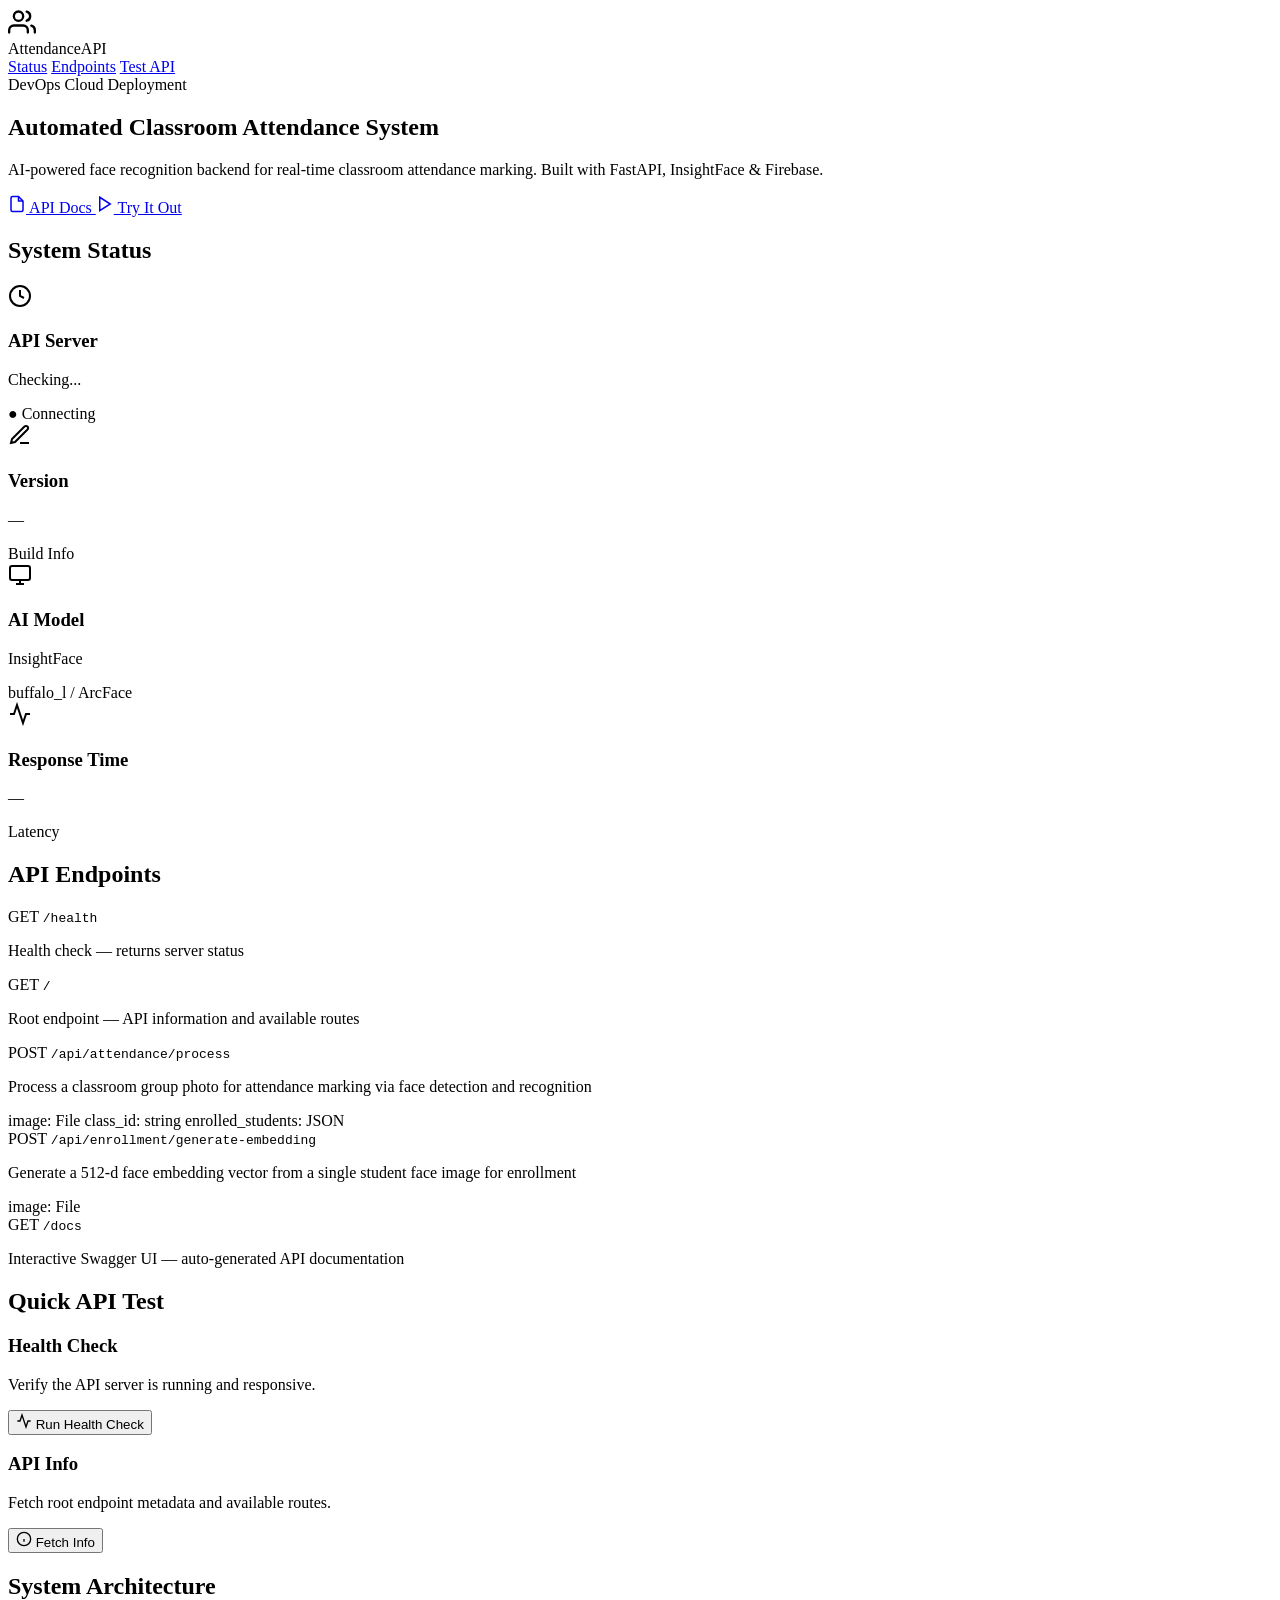
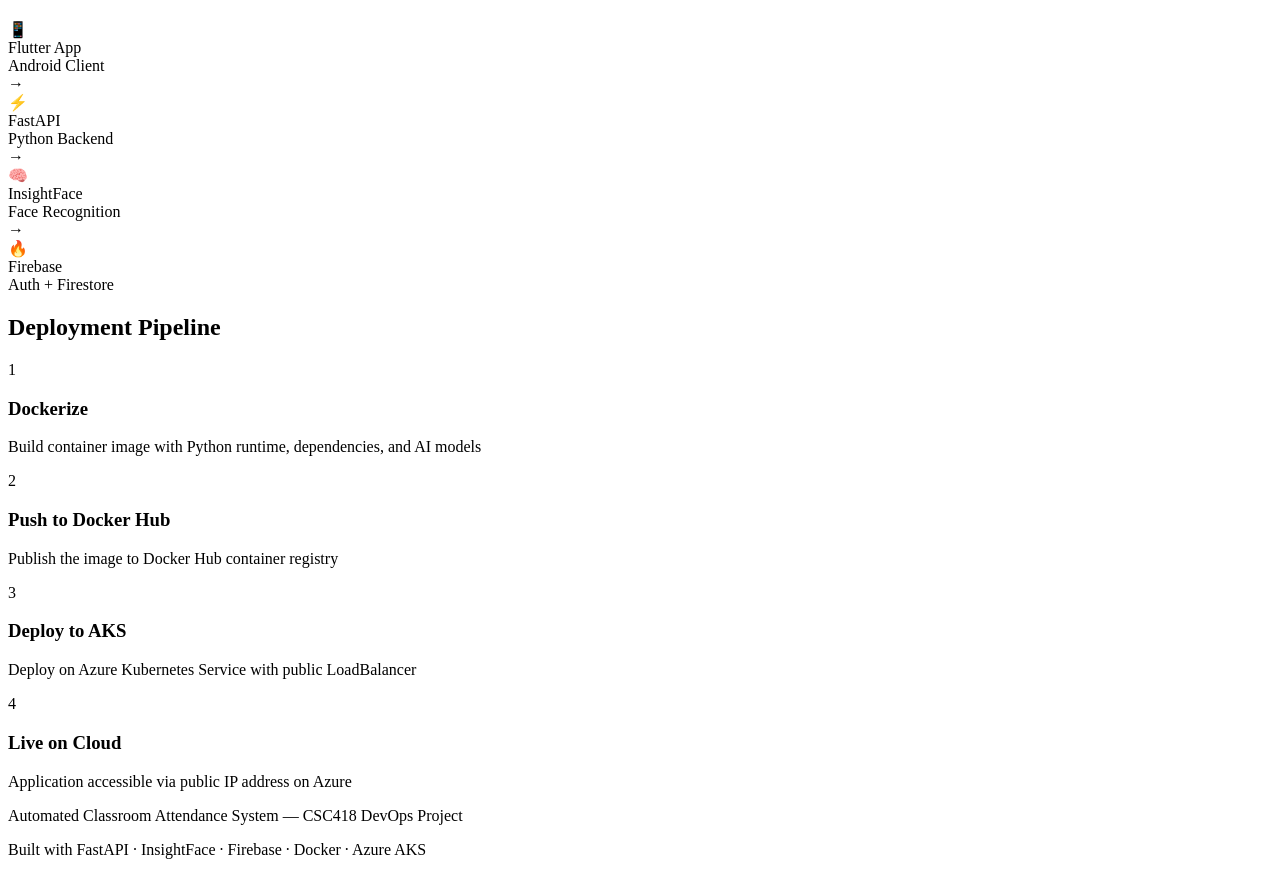
==== backend/frontend/index.html @ 8eb2bd85 "Initialized repo" ====
<!DOCTYPE html>
<html lang="en">
<head>
    <meta charset="UTF-8">
    <meta name="viewport" content="width=device-width, initial-scale=1.0">
    <meta name="description" content="Automated Classroom Attendance System — Admin Dashboard for monitoring API health, endpoints, and attendance statistics.">
    <title>Attendance System — Dashboard</title>
    <link rel="preconnect" href="https://fonts.googleapis.com">
    <link rel="preconnect" href="https://fonts.gstatic.com" crossorigin>
    <link href="https://fonts.googleapis.com/css2?family=Inter:wght@300;400;500;600;700;800&display=swap" rel="stylesheet">
    <link rel="stylesheet" href="/static/style.css">
</head>
<body>
    <!-- Animated background -->
    <div class="bg-gradient"></div>
    <div class="bg-grid"></div>

    <!-- Navigation -->
    <nav class="navbar" id="navbar">
        <div class="nav-brand">
            <div class="brand-icon">
                <svg width="28" height="28" viewBox="0 0 24 24" fill="none" stroke="currentColor" stroke-width="2" stroke-linecap="round" stroke-linejoin="round">
                    <path d="M17 21v-2a4 4 0 0 0-4-4H5a4 4 0 0 0-4 4v2"/>
                    <circle cx="9" cy="7" r="4"/>
                    <path d="M23 21v-2a4 4 0 0 0-3-3.87"/>
                    <path d="M16 3.13a4 4 0 0 1 0 7.75"/>
                </svg>
            </div>
            <span class="brand-text">Attendance<span class="brand-accent">API</span></span>
        </div>
        <div class="nav-links">
            <a href="#status" class="nav-link active">Status</a>
            <a href="#endpoints" class="nav-link">Endpoints</a>
            <a href="#test" class="nav-link">Test API</a>
        </div>
    </nav>

    <!-- Main Content -->
    <main class="main-content">
        <!-- Hero Section -->
        <section class="hero">
            <div class="hero-badge">
                <span class="badge-dot"></span>
                DevOps Cloud Deployment
            </div>
            <h1 class="hero-title">
                Automated Classroom
                <span class="gradient-text">Attendance System</span>
            </h1>
            <p class="hero-subtitle">
                AI-powered face recognition backend for real-time classroom attendance marking.
                Built with FastAPI, InsightFace & Firebase.
            </p>
            <div class="hero-actions">
                <a href="/docs" class="btn btn-primary" id="btn-docs">
                    <svg width="18" height="18" viewBox="0 0 24 24" fill="none" stroke="currentColor" stroke-width="2"><path d="M14 2H6a2 2 0 0 0-2 2v16a2 2 0 0 0 2 2h12a2 2 0 0 0 2-2V8z"/><polyline points="14 2 14 8 20 8"/></svg>
                    API Docs
                </a>
                <a href="#test" class="btn btn-secondary" id="btn-try">
                    <svg width="18" height="18" viewBox="0 0 24 24" fill="none" stroke="currentColor" stroke-width="2"><polygon points="5 3 19 12 5 21 5 3"/></svg>
                    Try It Out
                </a>
            </div>
        </section>

        <!-- Status Cards -->
        <section class="section" id="status">
            <h2 class="section-title">System Status</h2>
            <div class="status-grid">
                <div class="card status-card" id="card-api">
                    <div class="card-icon api-icon">
                        <svg width="24" height="24" viewBox="0 0 24 24" fill="none" stroke="currentColor" stroke-width="2"><circle cx="12" cy="12" r="10"/><polyline points="12 6 12 12 16 14"/></svg>
                    </div>
                    <div class="card-content">
                        <h3>API Server</h3>
                        <p class="status-text" id="api-status">Checking...</p>
                        <span class="status-badge loading" id="api-badge">●  Connecting</span>
                    </div>
                </div>

                <div class="card status-card" id="card-version">
                    <div class="card-icon version-icon">
                        <svg width="24" height="24" viewBox="0 0 24 24" fill="none" stroke="currentColor" stroke-width="2"><path d="M12 20h9"/><path d="M16.5 3.5a2.121 2.121 0 0 1 3 3L7 19l-4 1 1-4L16.5 3.5z"/></svg>
                    </div>
                    <div class="card-content">
                        <h3>Version</h3>
                        <p class="status-text" id="api-version">—</p>
                        <span class="status-badge info">Build Info</span>
                    </div>
                </div>

                <div class="card status-card" id="card-model">
                    <div class="card-icon model-icon">
                        <svg width="24" height="24" viewBox="0 0 24 24" fill="none" stroke="currentColor" stroke-width="2"><rect x="2" y="3" width="20" height="14" rx="2" ry="2"/><line x1="8" y1="21" x2="16" y2="21"/><line x1="12" y1="17" x2="12" y2="21"/></svg>
                    </div>
                    <div class="card-content">
                        <h3>AI Model</h3>
                        <p class="status-text">InsightFace</p>
                        <span class="status-badge info">buffalo_l / ArcFace</span>
                    </div>
                </div>

                <div class="card status-card" id="card-uptime">
                    <div class="card-icon uptime-icon">
                        <svg width="24" height="24" viewBox="0 0 24 24" fill="none" stroke="currentColor" stroke-width="2"><polyline points="22 12 18 12 15 21 9 3 6 12 2 12"/></svg>
                    </div>
                    <div class="card-content">
                        <h3>Response Time</h3>
                        <p class="status-text" id="response-time">—</p>
                        <span class="status-badge info">Latency</span>
                    </div>
                </div>
            </div>
        </section>

        <!-- API Endpoints -->
        <section class="section" id="endpoints">
            <h2 class="section-title">API Endpoints</h2>
            <div class="endpoints-list">
                <div class="endpoint-card">
                    <div class="endpoint-header">
                        <span class="method get">GET</span>
                        <code class="endpoint-path">/health</code>
                    </div>
                    <p class="endpoint-desc">Health check — returns server status</p>
                </div>

                <div class="endpoint-card">
                    <div class="endpoint-header">
                        <span class="method get">GET</span>
                        <code class="endpoint-path">/</code>
                    </div>
                    <p class="endpoint-desc">Root endpoint — API information and available routes</p>
                </div>

                <div class="endpoint-card">
                    <div class="endpoint-header">
                        <span class="method post">POST</span>
                        <code class="endpoint-path">/api/attendance/process</code>
                    </div>
                    <p class="endpoint-desc">Process a classroom group photo for attendance marking via face detection and recognition</p>
                    <div class="endpoint-params">
                        <span class="param">image: File</span>
                        <span class="param">class_id: string</span>
                        <span class="param">enrolled_students: JSON</span>
                    </div>
                </div>

                <div class="endpoint-card">
                    <div class="endpoint-header">
                        <span class="method post">POST</span>
                        <code class="endpoint-path">/api/enrollment/generate-embedding</code>
                    </div>
                    <p class="endpoint-desc">Generate a 512-d face embedding vector from a single student face image for enrollment</p>
                    <div class="endpoint-params">
                        <span class="param">image: File</span>
                    </div>
                </div>

                <div class="endpoint-card">
                    <div class="endpoint-header">
                        <span class="method get">GET</span>
                        <code class="endpoint-path">/docs</code>
                    </div>
                    <p class="endpoint-desc">Interactive Swagger UI — auto-generated API documentation</p>
                </div>
            </div>
        </section>

        <!-- Test API Section -->
        <section class="section" id="test">
            <h2 class="section-title">Quick API Test</h2>
            <div class="test-grid">
                <div class="card test-card">
                    <h3>Health Check</h3>
                    <p>Verify the API server is running and responsive.</p>
                    <button class="btn btn-primary btn-sm" id="btn-health-check" onclick="testHealth()">
                        <svg width="16" height="16" viewBox="0 0 24 24" fill="none" stroke="currentColor" stroke-width="2"><polyline points="22 12 18 12 15 21 9 3 6 12 2 12"/></svg>
                        Run Health Check
                    </button>
                    <pre class="response-box" id="health-response"></pre>
                </div>

                <div class="card test-card">
                    <h3>API Info</h3>
                    <p>Fetch root endpoint metadata and available routes.</p>
                    <button class="btn btn-primary btn-sm" id="btn-api-info" onclick="testRoot()">
                        <svg width="16" height="16" viewBox="0 0 24 24" fill="none" stroke="currentColor" stroke-width="2"><circle cx="12" cy="12" r="10"/><line x1="12" y1="16" x2="12" y2="12"/><line x1="12" y1="8" x2="12.01" y2="8"/></svg>
                        Fetch Info
                    </button>
                    <pre class="response-box" id="root-response"></pre>
                </div>
            </div>
        </section>

        <!-- Architecture Section -->
        <section class="section" id="architecture">
            <h2 class="section-title">System Architecture</h2>
            <div class="arch-container">
                <div class="arch-flow">
                    <div class="arch-node node-app">
                        <div class="node-icon">📱</div>
                        <div class="node-label">Flutter App</div>
                        <div class="node-sub">Android Client</div>
                    </div>
                    <div class="arch-arrow">→</div>
                    <div class="arch-node node-api">
                        <div class="node-icon">⚡</div>
                        <div class="node-label">FastAPI</div>
                        <div class="node-sub">Python Backend</div>
                    </div>
                    <div class="arch-arrow">→</div>
                    <div class="arch-node node-ai">
                        <div class="node-icon">🧠</div>
                        <div class="node-label">InsightFace</div>
                        <div class="node-sub">Face Recognition</div>
                    </div>
                    <div class="arch-arrow">→</div>
                    <div class="arch-node node-db">
                        <div class="node-icon">🔥</div>
                        <div class="node-label">Firebase</div>
                        <div class="node-sub">Auth + Firestore</div>
                    </div>
                </div>
            </div>
        </section>

        <!-- Deployment Info -->
        <section class="section" id="deployment">
            <h2 class="section-title">Deployment Pipeline</h2>
            <div class="deploy-steps">
                <div class="deploy-step">
                    <div class="step-number">1</div>
                    <div class="step-content">
                        <h3>Dockerize</h3>
                        <p>Build container image with Python runtime, dependencies, and AI models</p>
                    </div>
                </div>
                <div class="deploy-connector"></div>
                <div class="deploy-step">
                    <div class="step-number">2</div>
                    <div class="step-content">
                        <h3>Push to Docker Hub</h3>
                        <p>Publish the image to Docker Hub container registry</p>
                    </div>
                </div>
                <div class="deploy-connector"></div>
                <div class="deploy-step">
                    <div class="step-number">3</div>
                    <div class="step-content">
                        <h3>Deploy to AKS</h3>
                        <p>Deploy on Azure Kubernetes Service with public LoadBalancer</p>
                    </div>
                </div>
                <div class="deploy-connector"></div>
                <div class="deploy-step">
                    <div class="step-number">4</div>
                    <div class="step-content">
                        <h3>Live on Cloud</h3>
                        <p>Application accessible via public IP address on Azure</p>
                    </div>
                </div>
            </div>
        </section>
    </main>

    <!-- Footer -->
    <footer class="footer">
        <div class="footer-content">
            <p>Automated Classroom Attendance System — CSC418 DevOps Project</p>
            <p class="footer-sub">Built with FastAPI · InsightFace · Firebase · Docker · Azure AKS</p>
        </div>
    </footer>

    <script src="/static/app.js"></script>
</body>
</html>
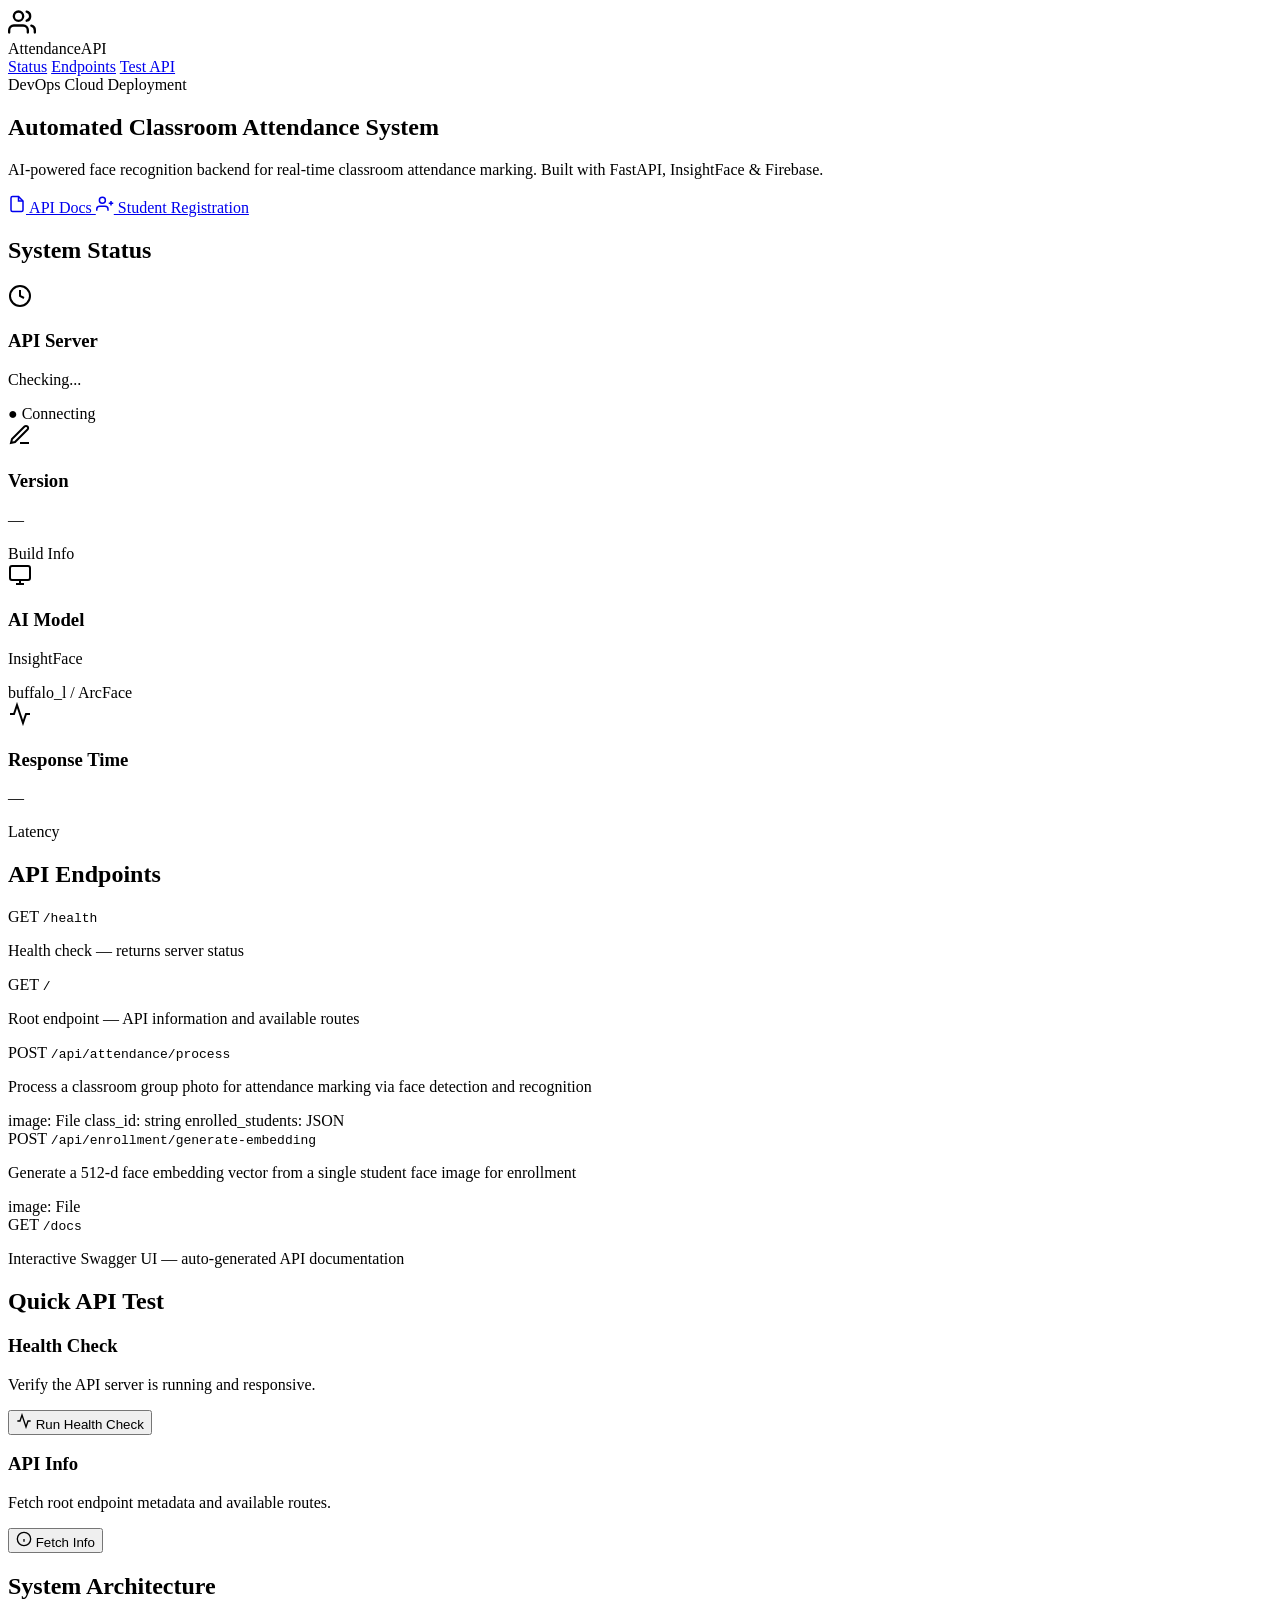
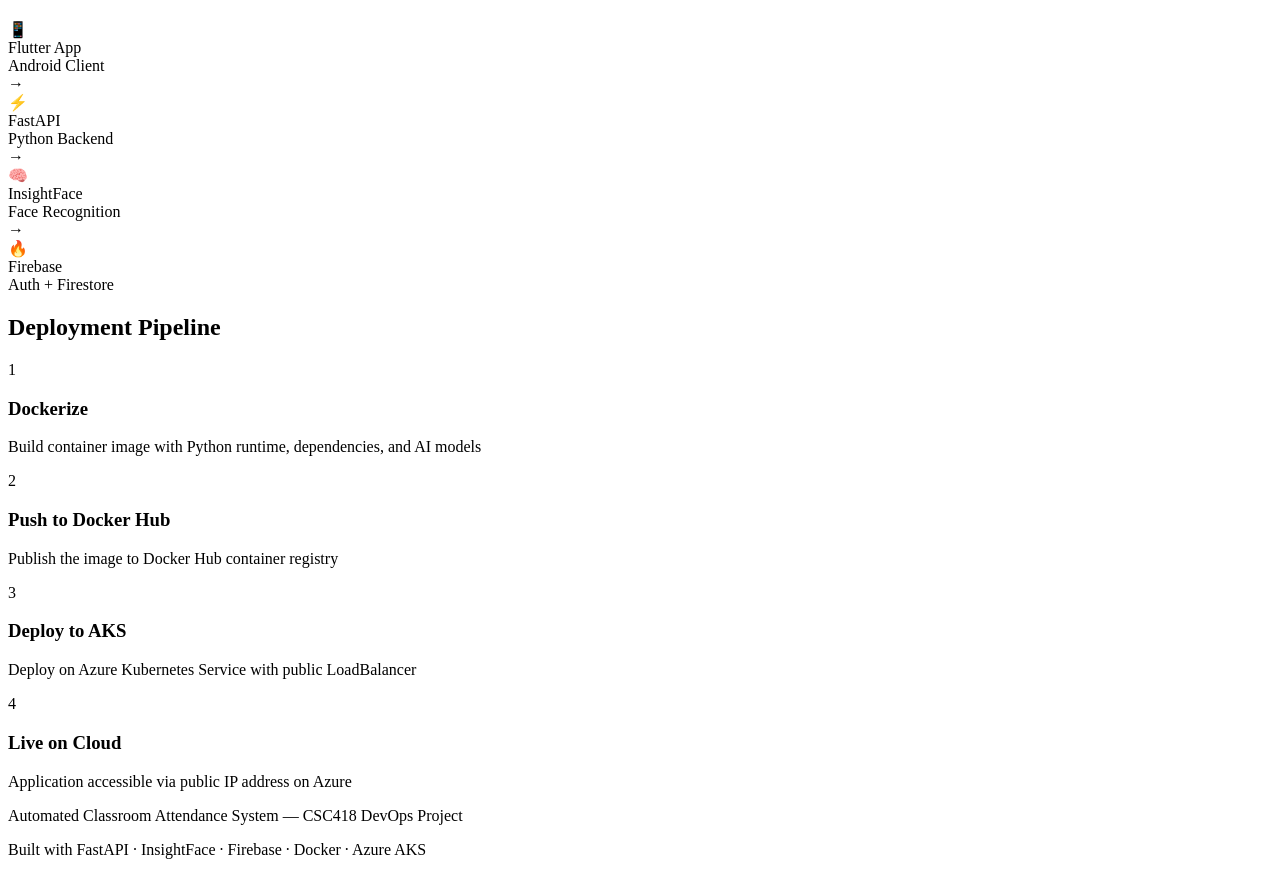
==== commit bceb0bee: "Working iteration" ====
--- a/backend/frontend/index.html
+++ b/backend/frontend/index.html
@@ -56,9 +56,9 @@
                     <svg width="18" height="18" viewBox="0 0 24 24" fill="none" stroke="currentColor" stroke-width="2"><path d="M14 2H6a2 2 0 0 0-2 2v16a2 2 0 0 0 2 2h12a2 2 0 0 0 2-2V8z"/><polyline points="14 2 14 8 20 8"/></svg>
                     API Docs
                 </a>
-                <a href="#test" class="btn btn-secondary" id="btn-try">
-                    <svg width="18" height="18" viewBox="0 0 24 24" fill="none" stroke="currentColor" stroke-width="2"><polygon points="5 3 19 12 5 21 5 3"/></svg>
-                    Try It Out
+                <a href="/register" class="btn btn-secondary">
+                    <svg width="18" height="18" viewBox="0 0 24 24" fill="none" stroke="currentColor" stroke-width="2"><path d="M16 21v-2a4 4 0 0 0-4-4H5a4 4 0 0 0-4 4v2"/><circle cx="8.5" cy="7" r="4"/><line x1="20" y1="8" x2="20" y2="14"/><line x1="23" y1="11" x2="17" y2="11"/></svg>
+                    Student Registration
                 </a>
             </div>
         </section>
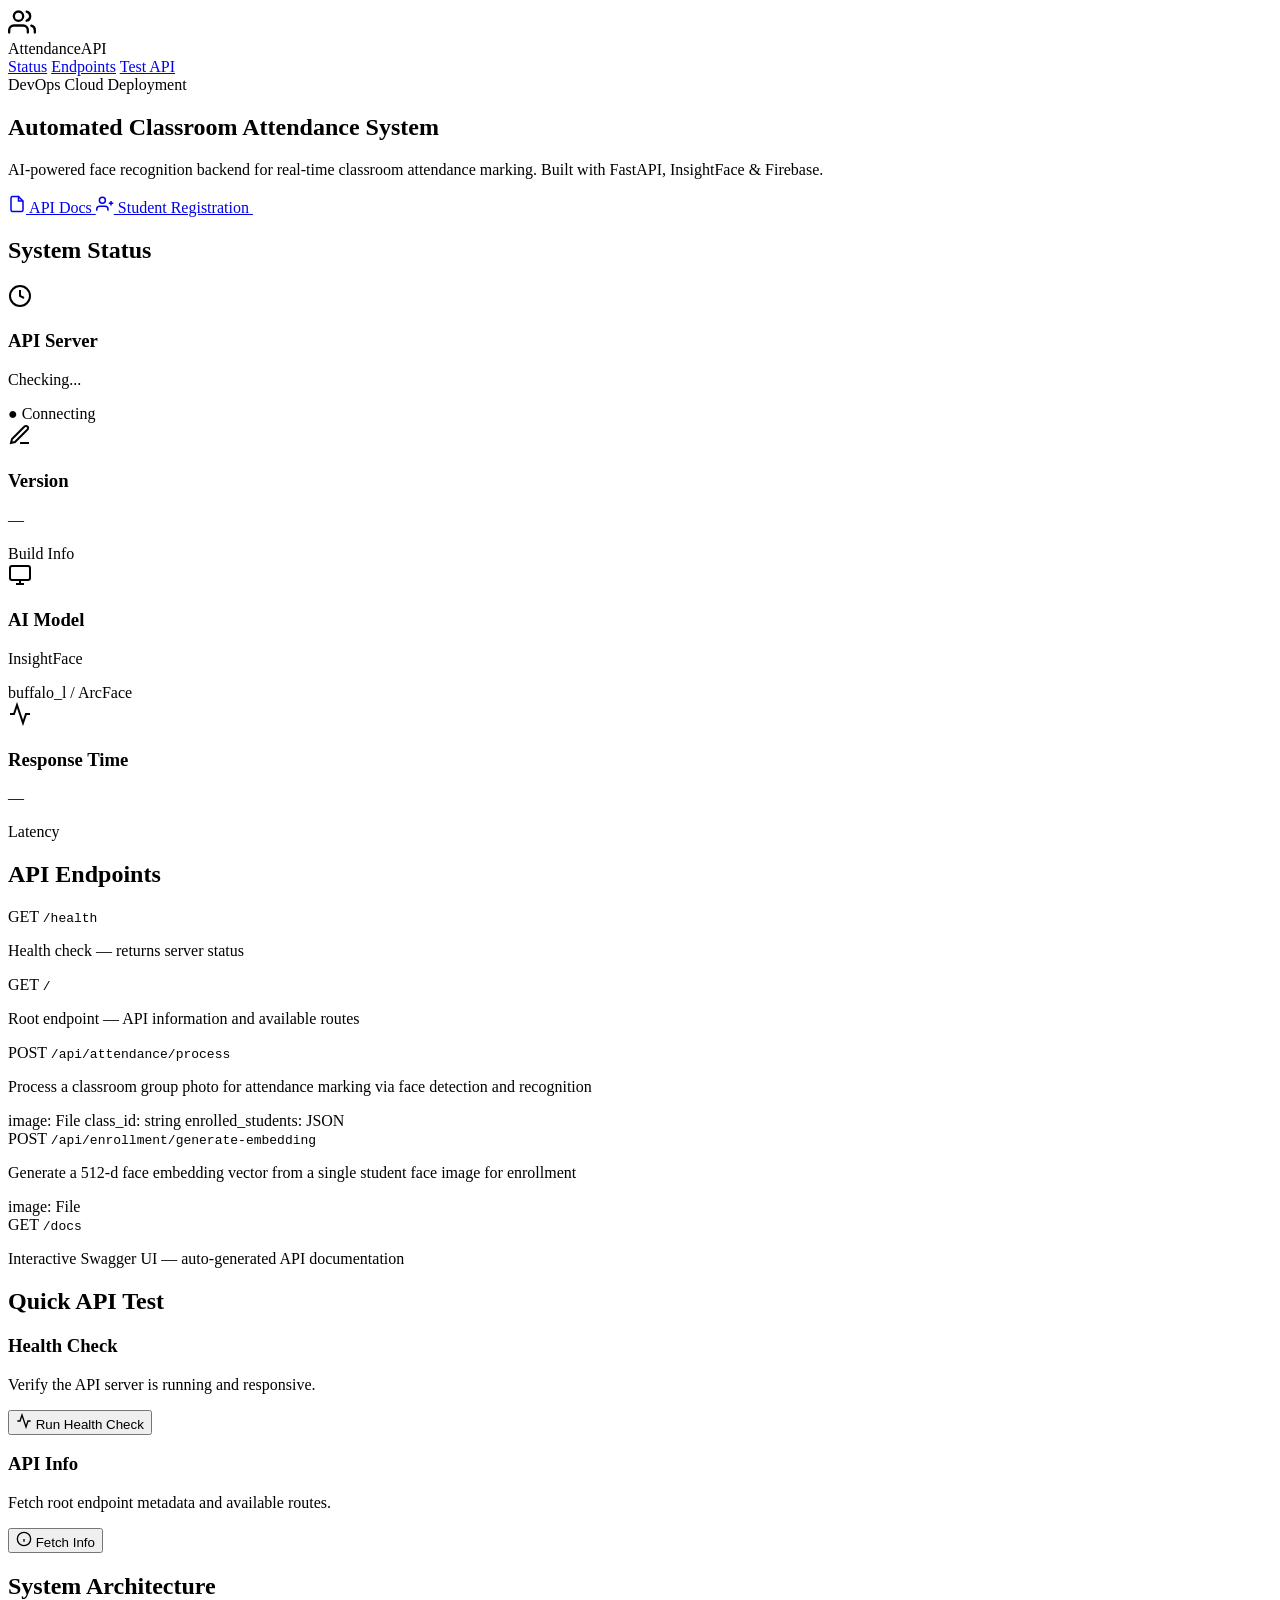
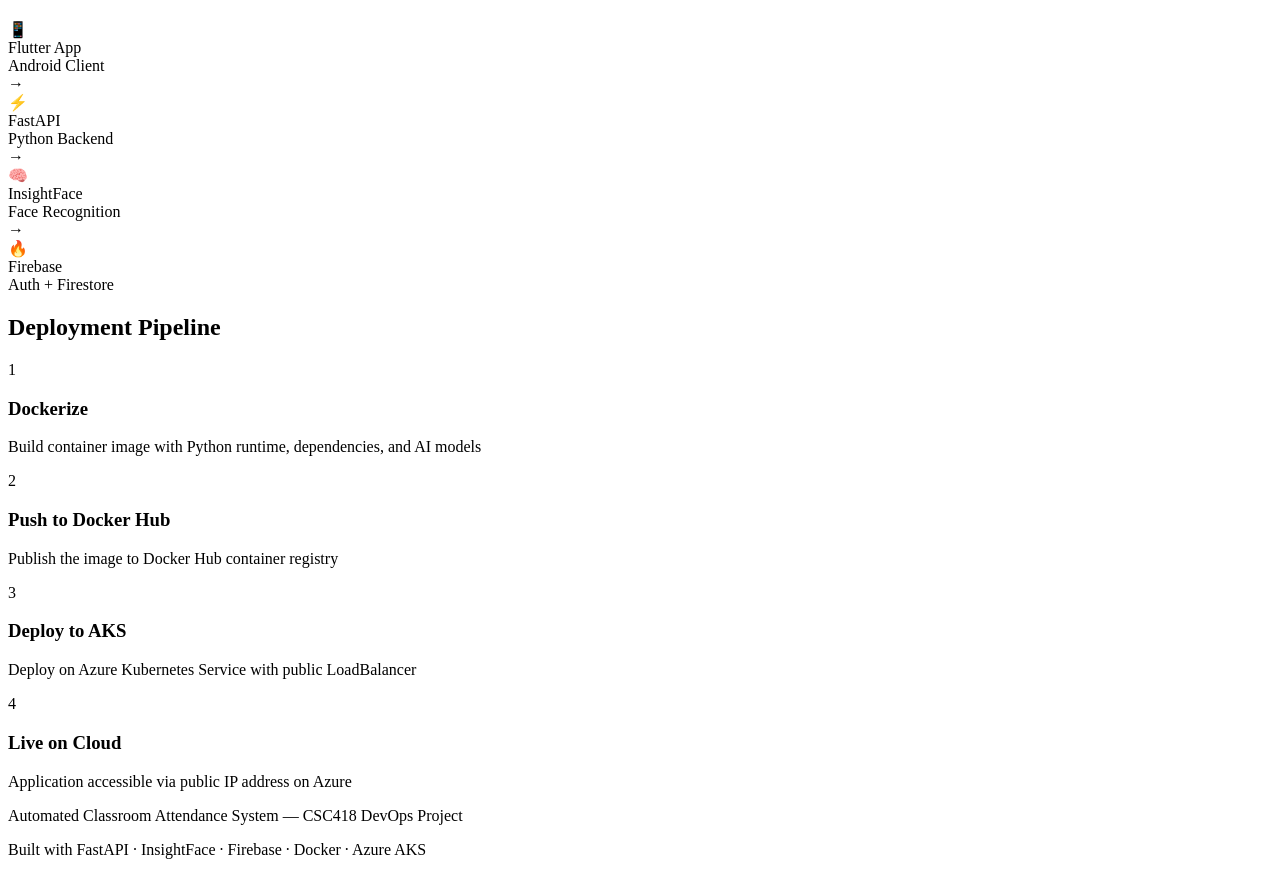
==== commit 015fb5a8: "Added enrolll face button on enrollment page" ====
--- a/backend/frontend/index.html
+++ b/backend/frontend/index.html
@@ -60,6 +60,10 @@
                     <svg width="18" height="18" viewBox="0 0 24 24" fill="none" stroke="currentColor" stroke-width="2"><path d="M16 21v-2a4 4 0 0 0-4-4H5a4 4 0 0 0-4 4v2"/><circle cx="8.5" cy="7" r="4"/><line x1="20" y1="8" x2="20" y2="14"/><line x1="23" y1="11" x2="17" y2="11"/></svg>
                     Student Registration
                 </a>
+                <a href="/admin-enroll" class="btn btn-primary" style="background-color: var(--accent-secondary); color: white; border-color: var(--accent-secondary);">
+                    <svg width="18" height="18" viewBox="0 0 24 24" fill="none" stroke="currentColor" stroke-width="2"><path d="M23 19a2 2 0 0 1-2 2H3a2 2 0 0 1-2-2V8a2 2 0 0 1 2-2h4l2-3h6l2 3h4a2 2 0 0 1 2 2z"/><circle cx="12" cy="13" r="4"/></svg>
+                    Admin Enrollment
+                </a>
             </div>
         </section>
 
